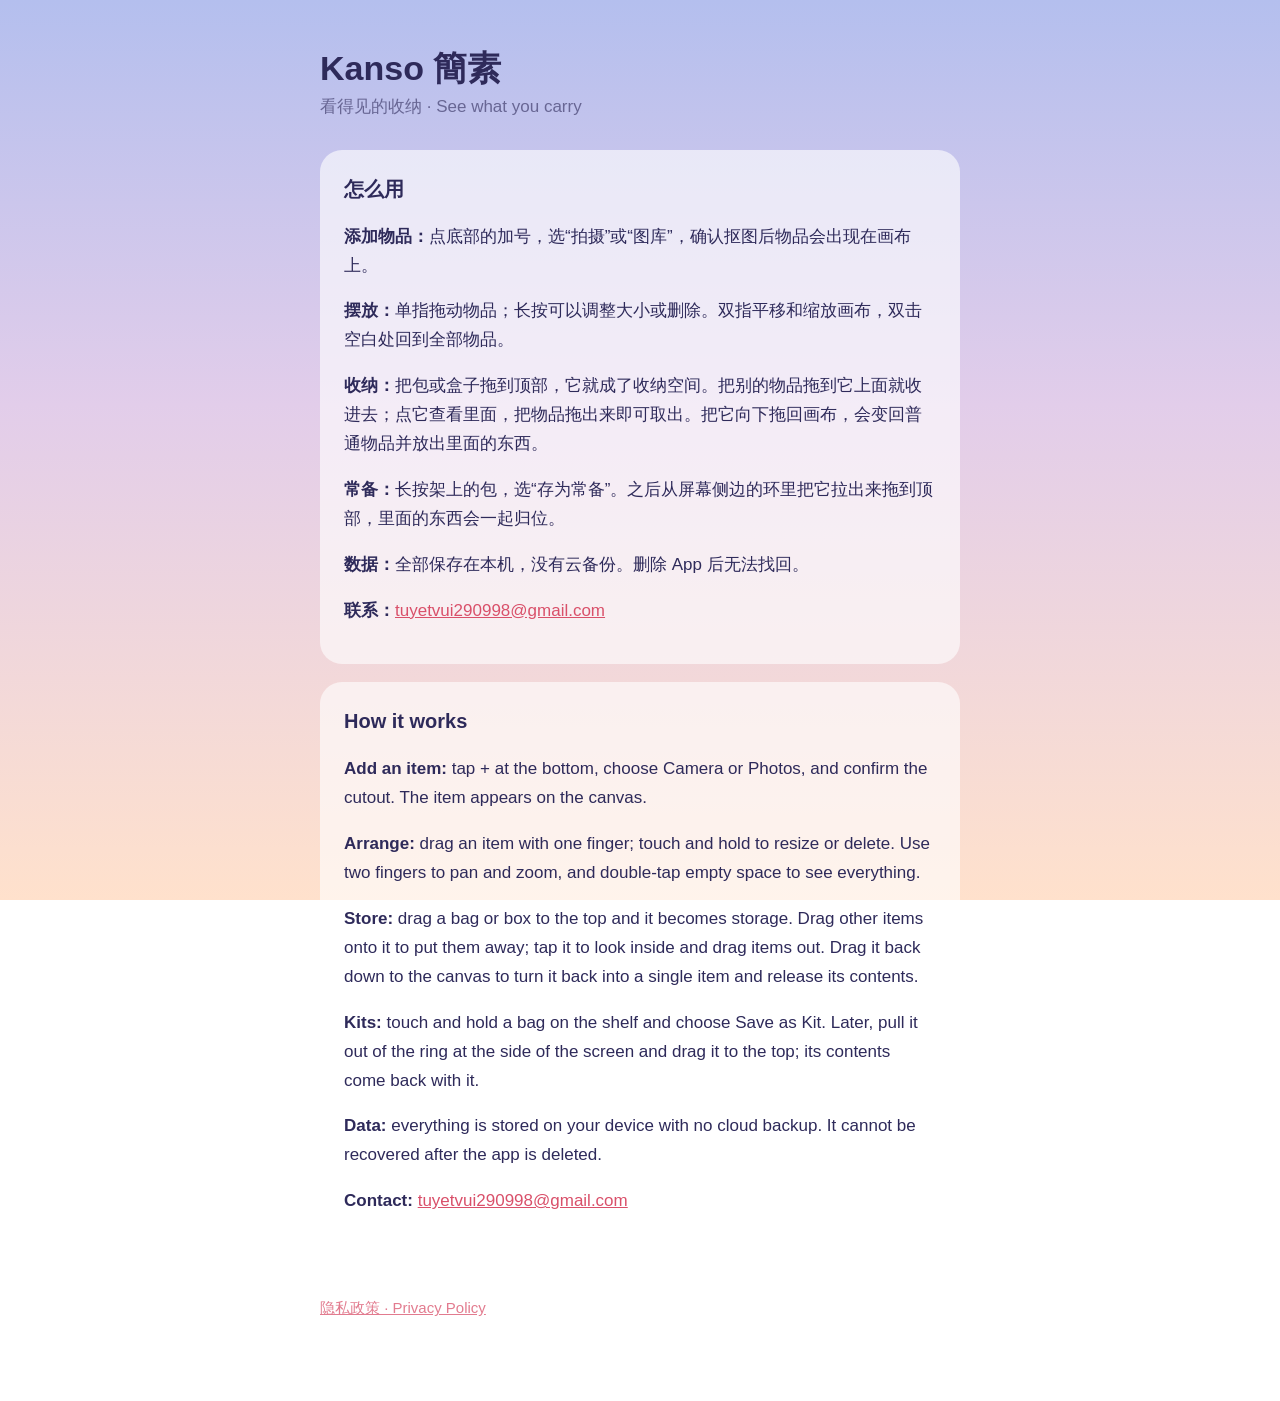
==== index.html @ ee827549 "Kanso support and privacy pages" ====
<!doctype html>
<html lang="zh-Hans"><head><meta charset="utf-8"><meta name="viewport" content="width=device-width,initial-scale=1">
<title>Kanso 簡素 · 支持 Support</title><link rel="stylesheet" href="style.css"></head>
<body><main>
<h1>Kanso 簡素</h1>
<p class="sub">看得见的收纳 · See what you carry</p>

<div class="card">
<h2 style="margin-top:0">怎么用</h2>
<p><b>添加物品：</b>点底部的加号，选“拍摄”或“图库”，确认抠图后物品会出现在画布上。</p>
<p><b>摆放：</b>单指拖动物品；长按可以调整大小或删除。双指平移和缩放画布，双击空白处回到全部物品。</p>
<p><b>收纳：</b>把包或盒子拖到顶部，它就成了收纳空间。把别的物品拖到它上面就收进去；点它查看里面，把物品拖出来即可取出。把它向下拖回画布，会变回普通物品并放出里面的东西。</p>
<p><b>常备：</b>长按架上的包，选“存为常备”。之后从屏幕侧边的环里把它拉出来拖到顶部，里面的东西会一起归位。</p>
<p><b>数据：</b>全部保存在本机，没有云备份。删除 App 后无法找回。</p>
<p><b>联系：</b><a href="mailto:tuyetvui290998@gmail.com">tuyetvui290998@gmail.com</a></p>
</div>

<div class="card">
<h2 style="margin-top:0">How it works</h2>
<p><b>Add an item:</b> tap + at the bottom, choose Camera or Photos, and confirm the cutout. The item appears on the canvas.</p>
<p><b>Arrange:</b> drag an item with one finger; touch and hold to resize or delete. Use two fingers to pan and zoom, and double-tap empty space to see everything.</p>
<p><b>Store:</b> drag a bag or box to the top and it becomes storage. Drag other items onto it to put them away; tap it to look inside and drag items out. Drag it back down to the canvas to turn it back into a single item and release its contents.</p>
<p><b>Kits:</b> touch and hold a bag on the shelf and choose Save as Kit. Later, pull it out of the ring at the side of the screen and drag it to the top; its contents come back with it.</p>
<p><b>Data:</b> everything is stored on your device with no cloud backup. It cannot be recovered after the app is deleted.</p>
<p><b>Contact:</b> <a href="mailto:tuyetvui290998@gmail.com">tuyetvui290998@gmail.com</a></p>
</div>
<nav><a href="privacy.html">隐私政策 · Privacy Policy</a></nav>
</main></body></html>
---- style.css ----
:root{--ink:#2e2a5a;--bg1:#b4bfee;--bg2:#e2cdea;--bg3:#ffe1cc}
*{box-sizing:border-box}
body{margin:0;min-height:100vh;font:17px/1.7 -apple-system,BlinkMacSystemFont,"PingFang SC","Hiragino Sans","Apple SD Gothic Neo",sans-serif;color:var(--ink);background:linear-gradient(180deg,var(--bg1),var(--bg2) 45%,var(--bg3)) fixed}
main{max-width:680px;margin:0 auto;padding:48px 20px 80px}
h1{font-size:34px;line-height:1.2;margin:0 0 4px}
h2{font-size:20px;margin:36px 0 8px}
.sub{opacity:.6;margin:0 0 28px}
.card{background:rgba(255,255,255,.62);border-radius:22px;padding:22px 24px;margin:18px 0}
a{color:#d9506a}
nav{margin-top:40px;font-size:15px;opacity:.75}
hr{border:0;border-top:1px solid rgba(46,42,90,.15);margin:36px 0}
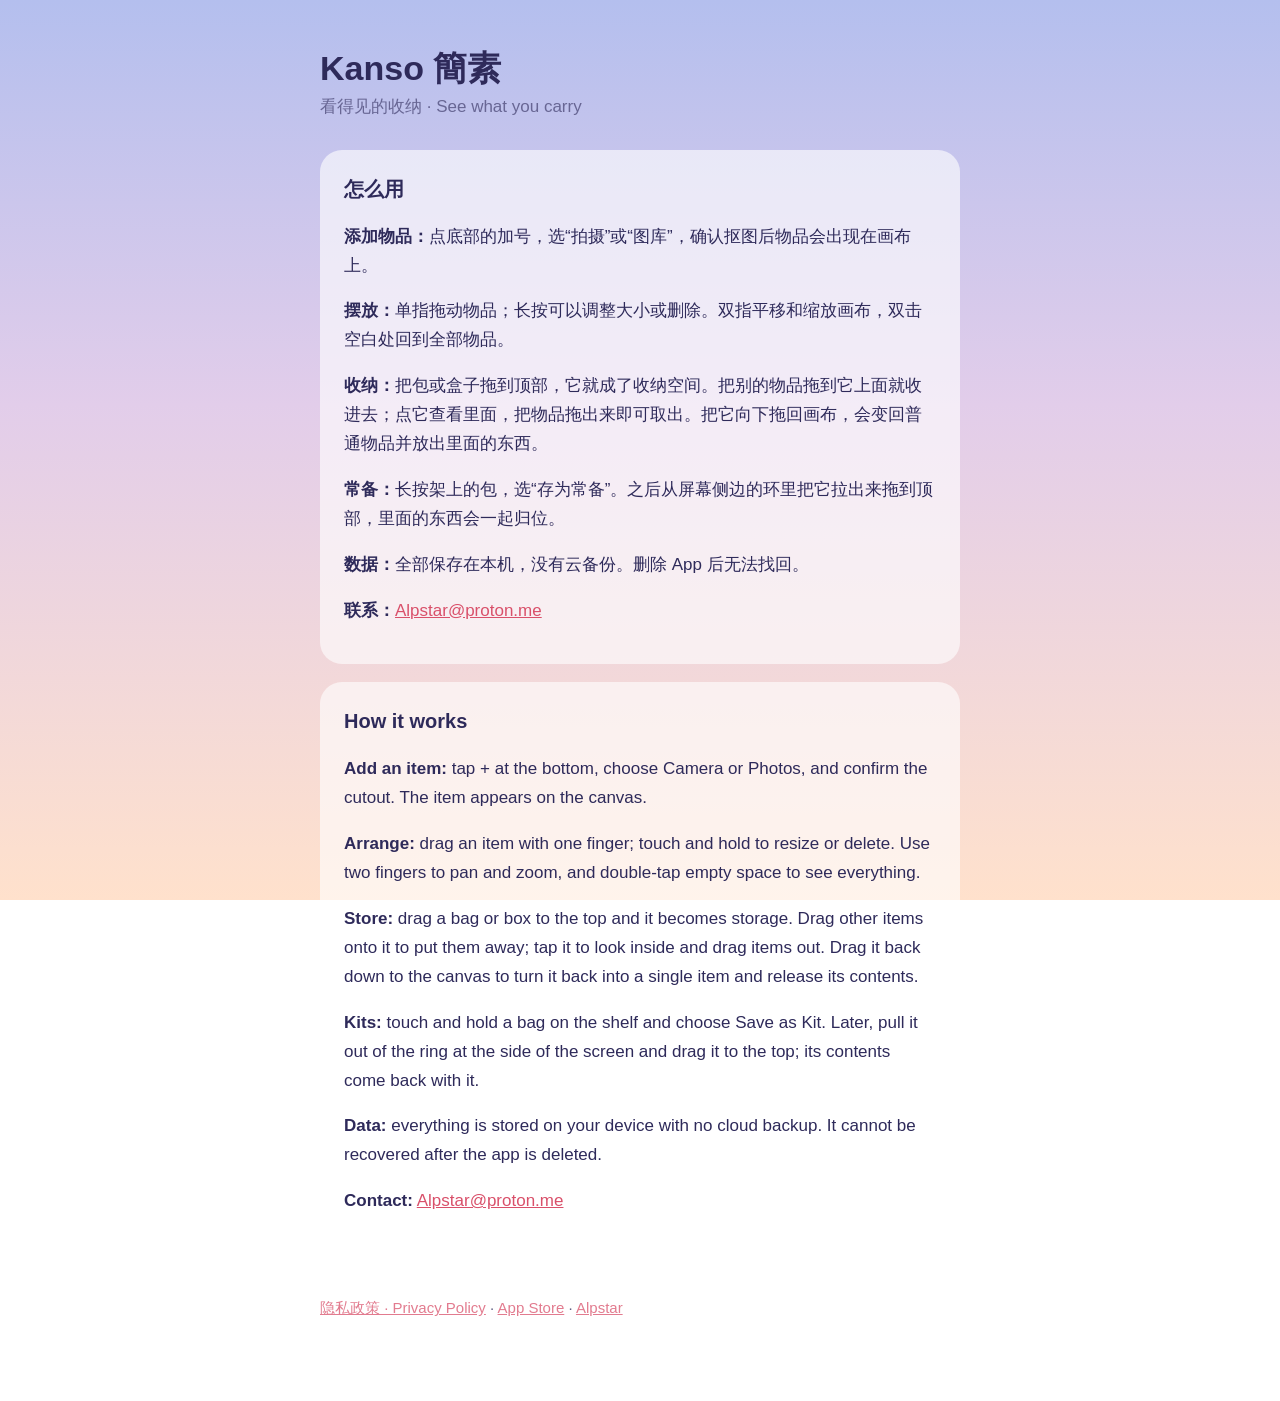
==== commit 0b49b1a2: "支持页：联系邮箱改为 Alpstar@proton.me，加入页面描述、图标、App Store 和 Alpstar 链接 Co-Authored-By: Claude Opus 5.5 <norep" ====
--- a/index.html
+++ b/index.html
@@ -1,6 +1,6 @@
 <!doctype html>
 <html lang="zh-Hans"><head><meta charset="utf-8"><meta name="viewport" content="width=device-width,initial-scale=1">
-<title>Kanso 簡素 · 支持 Support</title><link rel="stylesheet" href="style.css"></head>
+<title>Kanso 簡素 · 支持 Support</title><link rel="stylesheet" href="style.css"><meta name="description" content="Kanso 簡素：给包里和架上的物品留一份照片清单。支持与隐私政策。Support and privacy policy for Kanso."><link rel="icon" href="icon.webp" type="image/webp"><link rel="apple-touch-icon" href="icon.webp"></head>
 <body><main>
 <h1>Kanso 簡素</h1>
 <p class="sub">看得见的收纳 · See what you carry</p>
@@ -12,7 +12,7 @@
 <p><b>收纳：</b>把包或盒子拖到顶部，它就成了收纳空间。把别的物品拖到它上面就收进去；点它查看里面，把物品拖出来即可取出。把它向下拖回画布，会变回普通物品并放出里面的东西。</p>
 <p><b>常备：</b>长按架上的包，选“存为常备”。之后从屏幕侧边的环里把它拉出来拖到顶部，里面的东西会一起归位。</p>
 <p><b>数据：</b>全部保存在本机，没有云备份。删除 App 后无法找回。</p>
-<p><b>联系：</b><a href="mailto:tuyetvui290998@gmail.com">tuyetvui290998@gmail.com</a></p>
+<p><b>联系：</b><a href="mailto:Alpstar@proton.me">Alpstar@proton.me</a></p>
 </div>
 
 <div class="card">
@@ -22,7 +22,7 @@
 <p><b>Store:</b> drag a bag or box to the top and it becomes storage. Drag other items onto it to put them away; tap it to look inside and drag items out. Drag it back down to the canvas to turn it back into a single item and release its contents.</p>
 <p><b>Kits:</b> touch and hold a bag on the shelf and choose Save as Kit. Later, pull it out of the ring at the side of the screen and drag it to the top; its contents come back with it.</p>
 <p><b>Data:</b> everything is stored on your device with no cloud backup. It cannot be recovered after the app is deleted.</p>
-<p><b>Contact:</b> <a href="mailto:tuyetvui290998@gmail.com">tuyetvui290998@gmail.com</a></p>
+<p><b>Contact:</b> <a href="mailto:Alpstar@proton.me">Alpstar@proton.me</a></p>
 </div>
-<nav><a href="privacy.html">隐私政策 · Privacy Policy</a></nav>
+<nav><a href="privacy.html">隐私政策 · Privacy Policy</a> · <a href="https://apps.apple.com/app/id6835494976">App Store</a> · <a href="https://alpstar.dev">Alpstar</a></nav>
 </main></body></html>
